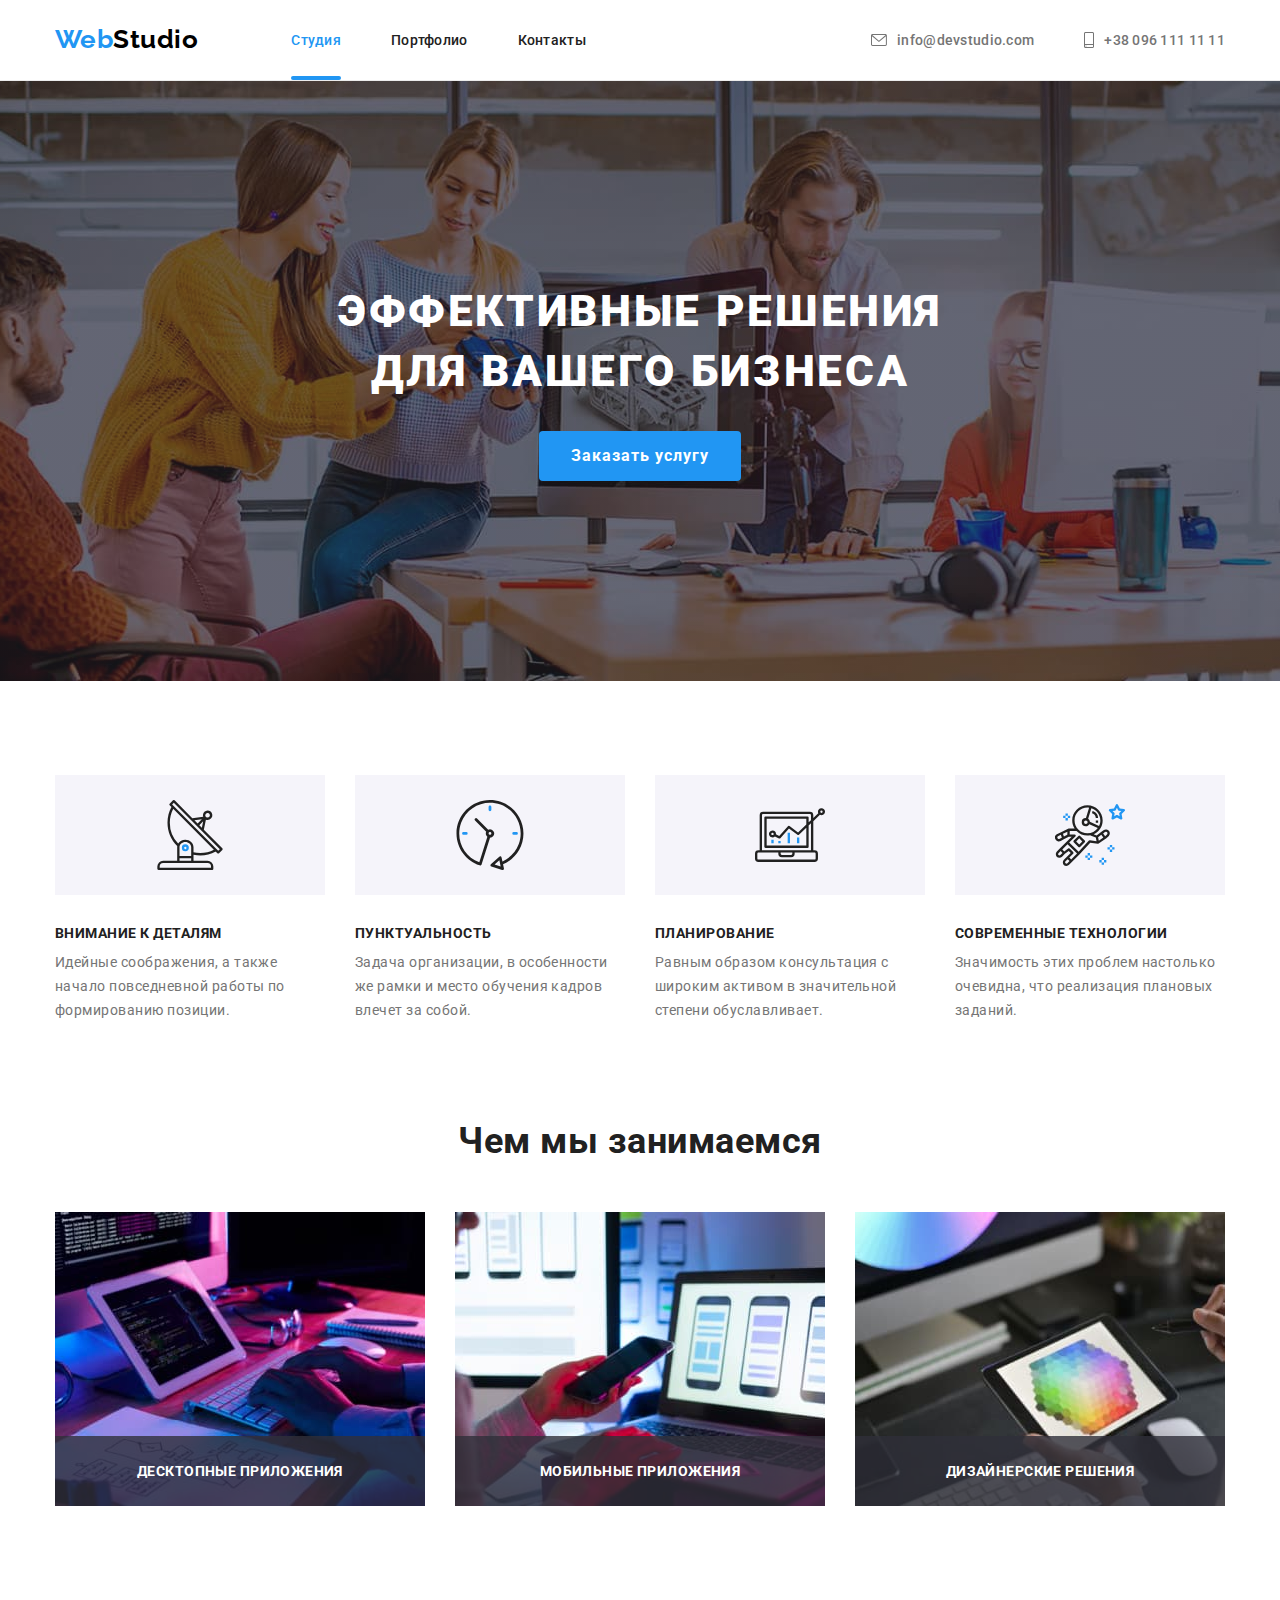
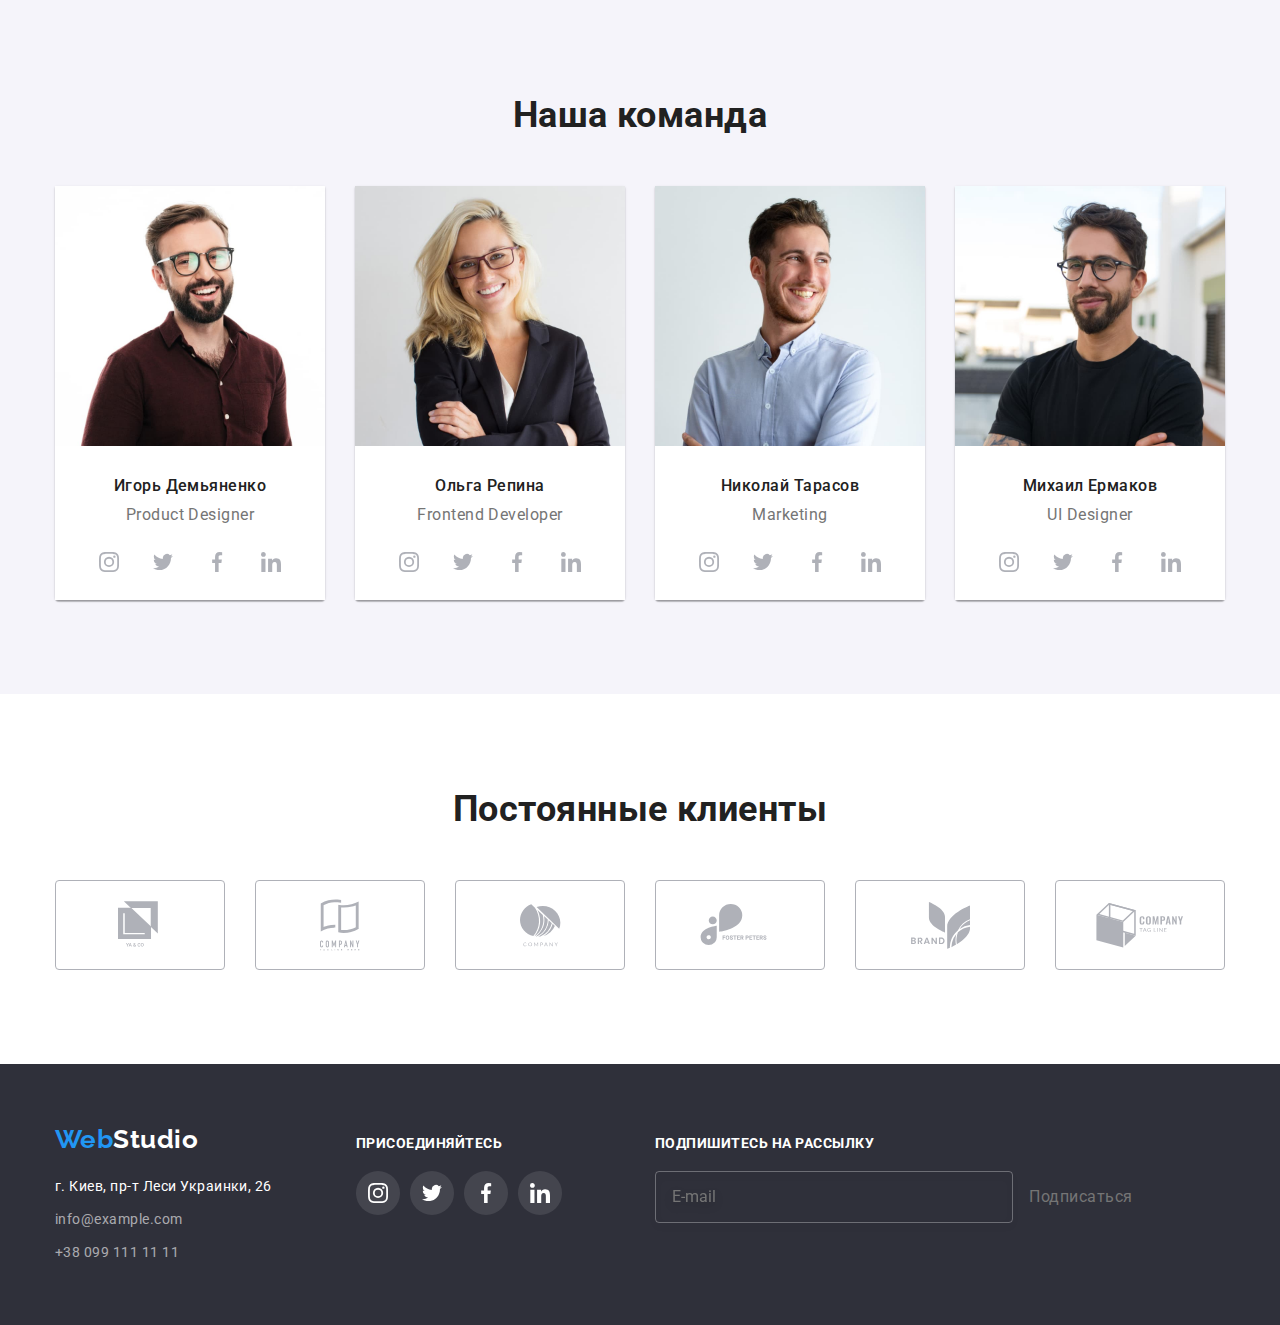
==== index.html @ aeb09029 "добавляет рассылку в футер" ====
<!DOCTYPE html>
<html lang="ru">
<head>
    <meta charset="UTF-8">
    <meta name="viewport" content="width=device-width, initial-scale=1.0">
    <title>Студия</title>
    <link rel="stylesheet" href="https://cdnjs.cloudflare.com/ajax/libs/modern-normalize/1.0.0/modern-normalize.min.css">
    <link rel="preconnect" href="https://fonts.gstatic.com">
    <link href="https://fonts.googleapis.com/css2?family=Raleway:wght@700&family=Roboto:wght@400;500;700;900&display=swap" rel="stylesheet">
    <link rel="stylesheet" href="./css/styles.css">
</head>
<body>
    <header class="header">
        <div class="container">
        <nav class="navigation">
            <a class="logotype" href="/"><span class="web">Web</span>Studio</a>
            <ul class="navigation-list">
                <li class="navigation-list-item">
                    <a class="navigation-list-link current" href="#">Студия</a>
                </li>
                <li class="navigation-list-item">
                    <a class="navigation-list-link" href="./portfolio.html">Портфолио</a>
                </li>
                <li class="navigation-list-item">
                    <a class="navigation-list-link" href="#">Контакты</a>
                </li>
            </ul>
        </nav>
        <address class="address">
            <ul class="address-link">
                <li class="address-link-item">
                    <a class="address-list-link" href="mailto:info@devstudio.com"> 
                        <svg class="icon-envelope">
                        <use href="./images/icon/sprite.svg#icon-envelope"></use>
                        </svg> info@devstudio.com</a>
                </li> 
                <li class="address-link-item">
                    <a class="address-list-link" href="tel:+380961111111"> 
                        <svg class="icon-smartphone">
                        <use href="./images/icon/sprite.svg#icon-smartphone"></use>
                        </svg> +38 096 111 11 11</a>
                </li> 
            </ul>
        </address>
        </div>
    </header>
    <main>
        <!-- Hero -->
        <section class="hero">
            <h1 class="hero-title">Эффективные решения для вашего бизнеса</h1>
            <button class="service-btn" type="button" data-modal-open>Заказать услугу</button>
        </section>
        <!--Our advantages-->
        <section class="advantages">
            <div class="container">
            <h2 hidden>Наши преимущества</h2>
            <ul class="advantages-list">
                <li class="advantages-list-item">
                    <div class="icon-box">
                        <svg class="advantages-icon">
                        <use href="./images/icon/sprite.svg#icon-nna"></use>
                        </svg>
                    </div>
                    <h3 class="advantages-list-name">Внимание к деталям</h3>
                    <p class="advantages-list-description">Идейные соображения, а также начало повседневной работы по формированию позиции.</p>
                </li>
                <li class="advantages-list-item">
                    <div class="icon-box">
                        <svg class="advantages-icon">
                            <use href="./images/icon/sprite.svg#icon-clock"></use>
                        </svg>
                    </div>
                    <h3 class="advantages-list-name">Пунктуальность</h3>
                    <p class="advantages-list-description">Задача организации, в особенности же рамки и место обучения кадров влечет за собой.</p>
                </li>
                <li class="advantages-list-item">
                    <div class="icon-box">
                        <svg class="advantages-icon">
                            <use href="./images/icon/sprite.svg#icon-diagram"></use>
                        </svg>
                    </div>
                    <h3 class="advantages-list-name">Планирование</h3>
                    <p class="advantages-list-description">Равным образом консультация с широким активом в значительной степени обуславливает.</p>
                </li>
                <li class="advantages-list-item">
                    <div class="icon-box">
                        <svg class="advantages-icon">
                            <use href="./images/icon/sprite.svg#icon-astronaut"></use>
                        </svg>
                    </div>
                    <h3 class="advantages-list-name">Современные технологии</h3>
                    <p class="advantages-list-description">Значимость этих проблем настолько очевидна, что реализация плановых заданий.</p>
                </li>
            </ul>
            </div>
        </section>
        <!--Our doing-->
        <section class="doing">
            <div class="container">
            <h2 class="title-doing">Чем мы занимаемся</h2>
            <ul class="doing-list">
                <li class="doing-list-item">
                    <img class="doing-list-img" src="./images/our-doing/computer.jpg" alt="Компьютер" width="370" height="294">
                    <p class="description-doing">Десктопные приложения</p>
                </li>
                <li class="doing-list-item">
                    <img class="doing-list-img" src="./images/our-doing/smartphone.jpg" alt="Смартфон" width="370" height="294">
                    <p class="description-doing">Мобильные приложения</p>
                </li>
                <li class="doing-list-item">
                    <img class="doing-list-img" src="./images/our-doing/tablet.jpg" alt="Планшет" width="370" height="294">
                    <p class="description-doing">Дизайнерские решения</p>
                </li>
            </ul>
            </div>
        </section>
        <!--Our team-->
        <section class="team">
            <div class="container">
            <h2 class="team-title">Наша команда</h2>
            <ul class="team-list">
                <li class="team-list-item">
                    <img class="team-list-img" src="./images/our-team/ihor.jpg" alt="фото первого члена команды" width="270" height="260">
                <div class="team-card">
                    <h3 class="team-name">Игорь Демьяненко</h3>
                    <p class="team-position" lang="en">Product Designer</p>
                    <ul class="social-list">
                        <li class="social-list-item">
                            <a href="" class="social-list-link link">
                                <svg class="social-list-icon">
                                    <use href="./images/icon/sprite.svg#icon-instagram"></use>
                                </svg>
                            </a>
                        </li>
                        <li class="social-list-item">
                            <a href="" class="social-list-link">
                                <svg class="social-list-icon">
                                    <use href="./images/icon/sprite.svg#icon-twitter"></use>
                                </svg>
                            </a>
                        </li>
                        <li class="social-list-item">
                            <a href="" class="social-list-link">
                                <svg class="social-list-icon">
                                    <use href="./images/icon/sprite.svg#icon-facebook"></use>
                                </svg>
                            </a>
                        </li>
                        <li class="social-list-item">
                            <a href="" class="social-list-link">
                                <svg class="social-list-icon">
                                    <use href="./images/icon/sprite.svg#icon-linkedin"></use>
                                </svg>
                            </a>
                        </li>
                    </ul>
                </div>
                </li>
                <li class="team-list-item">
                    <img class="team-list-img" src="./images/our-team/olga.jpg" alt="фото второго члена команды" width="270" height="260">
                <div class="team-card">
                    <h3 class="team-name">Ольга Репина</h3>
                    <p class="team-position" lang="en">Frontend Developer</p>
                    <ul class="social-list">
                        <li class="social-list-item">
                            <a href="" class="social-list-link">
                                <svg class="social-list-icon">
                                    <use href="./images/icon/sprite.svg#icon-instagram"></use>
                                </svg>
                            </a>
                        </li>
                        <li class="social-list-item">
                            <a href="" class="social-list-link">
                                <svg class="social-list-icon">
                                    <use href="./images/icon/sprite.svg#icon-twitter"></use>
                                </svg>
                            </a>
                        </li>
                        <li class="social-list-item">
                            <a href="" class="social-list-link">
                                <svg class="social-list-icon">
                                    <use href="./images/icon/sprite.svg#icon-facebook"></use>
                                </svg>
                            </a>
                        </li>
                        <li class="social-list-item">
                            <a href="" class="social-list-link">
                                <svg class="social-list-icon">
                                    <use href="./images/icon/sprite.svg#icon-linkedin"></use>
                                </svg>
                            </a>
                        </li>
                    </ul>
                </div>
                </li>
                <li class="team-list-item">
                    <img class="team-list-img" src="./images/our-team/nikolay.jpg" alt="фото третьего члена команды" width="270" height="260">
                <div class="team-card">
                    <h3 class="team-name">Николай Тарасов</h3>
                    <p class="team-position" lang="en">Marketing</p>
                    <ul class="social-list">
                        <li class="social-list-item">
                            <a href="" class="social-list-link">
                                <svg class="social-list-icon">
                                    <use href="./images/icon/sprite.svg#icon-instagram"></use>
                                </svg>
                            </a>
                        </li>
                        <li class="social-list-item">
                            <a href="" class="social-list-link">
                                <svg class="social-list-icon">
                                    <use href="./images/icon/sprite.svg#icon-twitter"></use>
                                </svg>
                            </a>
                        </li>
                        <li class="social-list-item">
                            <a href="" class="social-list-link">
                                <svg class="social-list-icon">
                                    <use href="./images/icon/sprite.svg#icon-facebook"></use>
                                </svg>
                            </a>
                        </li>
                        <li class="social-list-item">
                            <a href="" class="social-list-link">
                                <svg class="social-list-icon">
                                    <use href="./images/icon/sprite.svg#icon-linkedin"></use>
                                </svg>
                            </a>
                        </li>
                    </ul>
                </div>
                </li>
                <li class="team-list-item">
                    <img class="team-list-img" src="./images/our-team/mikhail.jpg" alt="фото четвертого члена команды" width="270" height="260">
                <div class="team-card">
                    <h3 class="team-name">Михаил Ермаков</h3>
                    <p class="team-position" lang="en">UI Designer</p>
                    <ul class="social-list">
                        <li class="social-list-item">
                            <a href="" class="social-list-link">
                                <svg class="social-list-icon">
                                    <use href="./images/icon/sprite.svg#icon-instagram"></use>
                                </svg>
                            </a>
                        </li>
                        <li class="social-list-item">
                            <a href="" class="social-list-link">
                                <svg class="social-list-icon">
                                    <use href="./images/icon/sprite.svg#icon-twitter"></use>
                                </svg>
                            </a>
                        </li>
                        <li class="social-list-item">
                            <a href="" class="social-list-link">
                                <svg class="social-list-icon">
                                    <use href="./images/icon/sprite.svg#icon-facebook"></use>
                                </svg>
                            </a>
                        </li>
                        <li class="social-list-item">
                            <a href="" class="social-list-link">
                                <svg class="social-list-icon">
                                    <use href="./images/icon/sprite.svg#icon-linkedin"></use>
                                </svg>
                            </a>
                        </li>
                    </ul>
                </div>
                </li>
            </ul>
            </div>
        </section>
       
        <!--Our customers-->
        <section class="customers">
            <div class="customers-container">
                <h2 class="customer-title">Постоянные клиенты</h2>
                <ul class="customers-list">
                    <li class="customers-list-item">
                        <a href="" class="customers-list-link">
                            <svg class="customer-list-icon  logo-1">
                                <use href="./images/icon/sprite.svg#icon-logo-1"></use>
                            </svg>
                        </a>
                    </li>
                    <li class="customers-list-item">
                        <a href="" class="customers-list-link">
                            <svg class="customer-list-icon logo-2">
                                <use href="./images/icon/sprite.svg#icon-logo-2"></use>
                            </svg>
                        </a>
                    </li>
                    <li class="customers-list-item">
                        <a href="" class="customers-list-link">
                            <svg class="customer-list-icon logo-3">
                                <use href="./images/icon/sprite.svg#icon-logo-3"></use>
                            </svg>
                        </a>
                    </li>
                    <li class="customers-list-item">
                        <a href="" class="customers-list-link">
                            <svg class="customer-list-icon logo-4">
                                <use href="./images/icon/sprite.svg#icon-logo-4"></use>
                            </svg>
                        </a>
                    </li>
                    <li class="customers-list-item">
                        <a href="" class="customers-list-link">
                            <svg class="customer-list-icon logo-5">
                                <use href="./images/icon/sprite.svg#icon-logo-5"></use>
                            </svg>
                        </a>
                    </li>
                    <li class="customers-list-item">
                        <a href="" class="customers-list-link">
                            <svg class="customer-list-icon logo-6">
                                <use href="./images/icon/sprite.svg#icon-logo-6"></use>
                            </svg>
                        </a>
                    </li>
                </ul>
            </div>
        </section>


    </main>
    <footer>
        <div class="container footer">
        <div class="footer-address">
        <a class="logotype footer-logo" href="/"><span class="web">Web</span><span class="studio">Studio</span></a>
        <ul class="footer-address-list">
            <li class="footer-address-item">
                <a class="footer-address-link" href="https://goo.gl/maps/tAQsHYisjX12qwub9">г. Киев, пр-т Леси Украинки, 26</a>
            </li>
            <li class="footer-address-item mail">
                <a class="footer-mail-link" href="mailto:info@example.com">info@example.com</a>
            </li>
            <li class="footer-address-item">
                <a class="footer-tel-link" href="tel:+380991111111">+38 099 111 11 11</a>
            </li>
        </ul>
        </div>
        
        <div class="footer-social-links">
            <p class="join">присоединяйтесь</p>
            <ul class="social-list">
                <li class="social-list-item">
                    <a href="" class="social-list-link footer-link">
                        <svg class="social-list-icon">
                            <use href="./images/icon/sprite.svg#icon-instagram"></use>
                        </svg>
                    </a>
                </li>
                <li class="social-list-item">
                    <a href="" class="social-list-link footer-link">
                        <svg class="social-list-icon">
                            <use href="./images/icon/sprite.svg#icon-twitter"></use>
                        </svg>
                    </a>
                </li>
                <li class="social-list-item">
                    <a href="" class="social-list-link footer-link">
                        <svg class="social-list-icon">
                            <use href="./images/icon/sprite.svg#icon-facebook"></use>
                        </svg>
                    </a>
                </li>
                <li class="social-list-item">
                    <a href="" class="social-list-link footer-link">
                        <svg class="social-list-icon">
                            <use href="./images/icon/sprite.svg#icon-linkedin"></use>
                        </svg>
                    </a>
                </li>
            </ul>
        </div>

        <div class="subscription">
            <p class="subscription-title">Подпишитесь на рассылку</p>
            <input type="email" name="mail" id="mail" placeholder="E-mail" class="subscription-input">
            <label for="mail" class="subscription-label">Подписаться</label>
        </div>

    </div>
    </footer>

    <div class="backdrop is-hidden" data-modal>
        <div class="modal">
        <button type="button" class="modal-close-btn" data-modal-close>
            <svg class="close-btn">
            <use href="./images/icon/sprite.svg#close"></use>
            </svg>
        </button>
        </div>
    </div>

    <script src="./js/modal.js"></script>
</body>
</html>
---- css/styles.css ----
:root {
  --text-font: "Roboto", sans-serif;
  --logo-font: "Raleway", sans-serif;
  --main-text-color: #757575;
  --title-text-color: #212121;
  --accent-color: #2196f3;
  --main-bg-color: #ffffff;
  --accent-bg-color: #f5f4fa;
  --header-bg-color: #2f303a;
  --link-color: #afb1b8;
}
.container {
  width: 1200px;
  margin-left: auto;
  margin-right: auto;
  padding-left: 15px;
  padding-right: 15px;
}

body {
  font-family: var(--text-font);
  color: var(--main-text-color);
  letter-spacing: 0.03em;
}

img {
  display: block;
}

.address,
.footer-address-list {
  font-style: normal;
}

a {
  text-decoration: none;
}

ul {
  padding: 0;
  margin: 0;
  list-style-type: none;
}

/* ========== COMPONENTS ========== */

.hero,
footer {
  background-color: var(--header-bg-color);
}

.header,
.advantages,
.doing,
.portfolio {
  background-color: var(--main-bg-color);
}

.team {
  background-color: var(--accent-bg-color);
}

.logotype {
  font-family: var(--logo-font);
  font-weight: 700;
  font-size: 26px;
  line-height: 1.192;
  color: #000000;
}
.web {
  color: var(--accent-color);
}

.studio {
  color: #ffffff;
}

.social-list {
  display: flex;
  margin: 0 auto;
  justify-content: center;
  align-content: center;
}

.social-list-link {
  display: flex;
  justify-content: center;
  align-items: center;
  width: 44px;
  height: 44px;
  background-color: var(--main-bg-color);
  fill: var(--link-color);
  border-radius: 50%;
  transition: background-color 250ms cubic-bezier(0.4, 0, 0.2, 1);
}

.social-list-item:not(:last-child) {
  margin-right: 10px;
}

.social-list-link:hover,
.social-list-link:focus {
  background-color: var(--accent-color);
}

.social-list-icon {
  width: 20px;
  height: 20px;
  transition: fill 250ms cubic-bezier(0.4, 0, 0.2, 1);
}

.social-list-link:hover .social-list-icon,
.social-list-link:focus .social-list-icon {
  fill: var(--main-bg-color);
}

/* ========== END COMPONENTS ========== */

/* ========== HEADER ========== */

.header .container {
  display: flex;
  align-items: center;
}

.header {
  border-bottom: 1px solid #ececec;
  align-items: center;
}

.navigation {
  display: flex;
  align-items: center;
}

.navigation-list {
  display: flex;
}

.address-link {
  display: flex;
}

.icon-envelope {
  width: 16px;
  height: 12px;
  fill: var(--main-text-color);
  margin-right: 10px;
  transition: fill 250ms cubic-bezier(0.4, 0, 0.2, 1);
}

.icon-smartphone {
  width: 10px;
  height: 16px;
  fill: var(--main-text-color);
  margin-right: 10px;
  transition: fill 250ms cubic-bezier(0.4, 0, 0.2, 1);
}

.navigation-list-link,
.address-list-link {
  padding-top: 32px;
  padding-bottom: 32px;
}

.address-link-item {
  display: flex;
  align-items: center;
}

.address-link-item:not(:last-child) {
  margin-right: 50px;
}

.address {
  margin-left: auto;
}

.logotype {
  margin-right: 93px;
  padding-top: 24px;
  padding-bottom: 25px;
}

.navigation-list-item:not(:last-child) {
  margin-right: 50px;
}

.navigation-list-link {
  font-weight: 500;
  font-size: 14px;
  line-height: 1.143;
  letter-spacing: 0.02em;
  color: var(--title-text-color);
  transition: color 250ms cubic-bezier(0.4, 0, 0.2, 1);
}

.navigation-list-link:hover,
.navigation-list-link:focus {
  color: var(--accent-color);
  cursor: pointer;
}

.navigation-list-link.current {
  color: var(--accent-color);
  position: relative;
}

.navigation-list-link.current::after {
  content: "";
  position: absolute;
  left: 0;
  bottom: 0;
  border-bottom: 4px solid var(--accent-color);
  border-radius: 2px;
  width: 100%;
}

.address-list-link {
  display: flex;
  font-weight: 500;
  font-size: 14px;
  line-height: 1.143;
  letter-spacing: 0.02em;
  color: var(--main-text-color);
  align-items: center;
  transition: color 250ms cubic-bezier(0.4, 0, 0.2, 1);
}

.address-list-link:hover,
.address-list-link:focus {
  color: var(--accent-color);
  cursor: pointer;
}

.address-list-link:hover .icon-envelope,
.address-list-link:focus .icon-envelope {
  fill: var(--accent-color);
  cursor: pointer;
}

.address-list-link:hover .icon-smartphone,
.address-list-link:focus .icon-smartphone {
  fill: var(--accent-color);
  cursor: pointer;
}

/* ========== END HEADER ========== */

/* ========== HERO ========== */
.hero {
  max-width: 1600px;
  margin: 0 auto;
  padding-top: 200px;
  padding-bottom: 200px;
  text-align: center;

  background-image: linear-gradient(
      to right,
      rgba(47, 48, 58, 0.4),
      rgba(47, 48, 58, 0.4)
    ),
    url(../images/hero/hero-img.jpg);
  background-size: cover;
  background-repeat: no-repeat;
  background-position: center;
}

.hero-title {
  margin-top: 0;
  margin-bottom: 30px;
  width: 696px;
  font-weight: 900;
  font-size: 44px;
  line-height: 1.364;
  letter-spacing: 0.06em;
  text-transform: uppercase;
  color: #ffffff;
  text-align: center;
  margin-left: auto;
  margin-right: auto;
}

.service-btn {
  display: inline-block;
  min-width: 200px;
  height: 50px;
  padding: 10px 32px;
  border-radius: 4px;
  font-weight: 700;
  font-size: 16px;
  line-height: 1.875;
  letter-spacing: 0.06em;
  background-color: var(--accent-color);
  color: #ffffff;
  border: none;
}

.service-btn:hover,
.service-btn:focus {
  cursor: pointer;
}
/* ========== END HERO ========== */

/* ========== ADVANTAGES ========== */

.advantages {
  padding-top: 94px;
  padding-bottom: 94px;
}

.advantages-list {
  display: flex;
}

.icon-box {
  display: flex;
  justify-content: center;
  align-items: center;
  height: 120px;
  background-color: var(--accent-bg-color);
}

.advantages-icon {
  width: 70px;
  height: 70px;
}

.advantages-list-item {
  width: 270px;
}

.advantages-list-item:not(:last-child) {
  margin-right: 30px;
}

.advantages-list-name {
  margin-top: 30px;
  margin-bottom: 10px;
  color: var(--title-text-color);
  font-weight: 700;
  font-size: 14px;
  line-height: 1.143;
  text-align: left;
  text-transform: uppercase;
}

.advantages-list-description {
  height: 75px;
  margin-top: 0;
  margin-bottom: 0;
  font-weight: 400;
  font-size: 14px;
  line-height: 1.714;
  text-align: left;
}

/* ========== END ADVANTAGES ========== */

/* ========== DOING ========== */

.doing {
  padding-bottom: 94px;
}

.title-doing {
  margin-top: 0;
  margin-bottom: 50px;
  color: var(--title-text-color);
  font-weight: 700;
  font-size: 36px;
  line-height: 1.167;
  text-align: center;
}

.doing-list {
  display: flex;
}

.doing-list {
  margin-left: -15px;
  margin-right: -15px;
}

.doing-list-item {
  margin-left: 15px;
  margin-right: 15px;
  position: relative;
}

.description-doing {
  margin: 0;
  padding: 0;
  font-weight: 700;
  font-size: 14px;
  line-height: 1.143;
  text-align: center;
  letter-spacing: 0.03em;
  text-transform: uppercase;
  font-family: var(--text-font);
  color: var(--main-bg-color);

  position: absolute;
  background-color: rgba(47, 48, 58, 0.8);
  bottom: 0;
  left: 0;
  width: 100%;
  padding-top: 27px;
  padding-bottom: 27px;
}
/* ========== END DOING ========== */

/* ========== TEAM ========== */

.team {
  padding-top: 94px;
  padding-bottom: 94px;
}

.team-title {
  margin-top: 0;
  margin-bottom: 50px;
  color: var(--title-text-color);
  font-weight: 700;
  font-size: 36px;
  line-height: 1.167;
  text-align: center;
}

.team-list {
  display: flex;
  margin-top: 0;
  margin-bottom: 0;
}

.team-list-item {
  width: 270px;
  box-shadow: 0px 1px 3px rgba(0, 0, 0, 0.12), 0px 1px 1px rgba(0, 0, 0, 0.14),
    0px 2px 1px rgba(0, 0, 0, 0.2);
  border-radius: 0px 0px 4px 4px;
}

.team-list-img {
  border-radius: 0px;
}

.team-list-item:not(:last-child) {
  margin-right: 30px;
}

.team-card {
  background-color: var(--main-bg-color);
  padding-top: 30px;
  padding-bottom: 16px;
  padding-left: 32px;
  padding-right: 32px;
}

.team-name {
  color: var(--title-text-color);
  font-weight: 500;
  font-size: 16px;
  line-height: 1.188;
  text-align: center;
  margin-top: 0;
  margin-bottom: 10px;
}

.team-position {
  font-weight: 400;
  font-size: 16px;
  line-height: 1.188;
  text-align: center;
  margin-top: 0;
  margin-bottom: 16px;
}

/* ========== END TEAM ========== */

/* ======= REGULAR CUSTOMERS ====== */

.customers {
  padding-top: 94px;
  padding-bottom: 94px;
}

.customer-title {
  margin-top: 0;
  margin-bottom: 50px;
  color: var(--title-text-color);
  font-weight: 700;
  font-size: 36px;
  line-height: 1.167;
  text-align: center;
}

.customers-list {
  display: flex;
  align-items: center;
  justify-content: center;
  margin-left: auto;
  margin-right: auto;
}

.customers-list-item {
  width: 170px;
  height: 90px;
}

.customers-list-link {
  display: flex;
  width: 100%;
  height: 100%;
  border: 1px solid var(--link-color);
  border-radius: 4px;
  align-items: center;
  margin-left: auto;
  margin-right: auto;
  justify-content: center;
  transition: border-color 250ms cubic-bezier(0.4, 0, 0.2, 1);
}

.customer-list-icon {
  transition: fill 250ms cubic-bezier(0.4, 0, 0.2, 1);
}

.customers-list-item:not(:last-child) {
  margin-right: 30px;
}

.logo-1 {
  fill: var(--link-color);
  width: 44px;
  height: 49px;
}

.logo-2 {
  fill: var(--link-color);
  width: 40px;
  height: 52px;
}

.logo-3 {
  fill: var(--link-color);
  width: 41px;
  height: 43px;
}

.logo-4 {
  fill: var(--link-color);
  width: 80px;
  height: 42px;
}

.logo-5 {
  fill: var(--link-color);
  width: 59px;
  height: 47px;
}

.logo-6 {
  fill: var(--link-color);
  width: 88px;
  height: 45px;
}

.customers-list-link:hover,
.customers-list-link:focus {
  border-color: var(--accent-color);
}

.customers-list-link:hover .customer-list-icon,
.customers-list-link:focus .customer-list-icon {
  fill: var(--accent-color);
}

/* ======= END REGULAR CUSTOMERS ====== */

/* ========== FOOTER ========== */

footer {
  padding-top: 60px;
  padding-bottom: 60px;
}
.container.footer {
  display: flex;
  align-items: baseline;
}
.footer-logo {
  padding: 0;
  margin: 0;
}

.footer-address-item.mail {
  margin-top: 9px;
  margin-bottom: 9px;
}

.footer-address-list {
  width: 231px;
  margin-right: 0;
  margin-top: 20px;
}

.footer-address-link {
  font-weight: 400;
  font-size: 14px;
  line-height: 1.714;
  color: #ffffff;
}

.footer-mail-link,
.footer-tel-link {
  font-weight: 400;
  font-size: 14px;
  line-height: 1.714;
  color: rgba(255, 255, 255, 0.6);
}

.footer-address {
  margin-right: 70px;
}

.footer-social-links {
  display: flex;
  flex-wrap: wrap;
  width: 206px;
  align-items: baseline;
  margin-right: 93px;
}

.join,
.subscription-title {
  margin-top: 0;
  margin-bottom: 20px;
  color: var(--main-bg-color);
  font-weight: 700;
  font-size: 14px;
  line-height: 1.143;
  /* text-align: center; */
  text-transform: uppercase;
}

.footer-link {
  background-color: rgba(255, 255, 255, 0.1);
  fill: var(--main-bg-color);
  border-radius: 50%;
}

.subscription {
  display: block;
  width: 570px;
}

.subscription-input {
  display: inline-flex;
  align-items: center;
  width: 358px;
  padding-top: 15px;
  padding-bottom: 15px;
  padding-left: 16px;
  margin-right: 12px;
  background-color: inherit;
  font-weight: 400;
  font-size: 16px;
  line-height: 1.25;
  border: 1px solid rgba(255, 255, 255, 0.3);
  filter: drop-shadow(0px 4px 4px rgba(0, 0, 0, 0.15));
  border-radius: 4px;
}

/* ========== END FOOTER ========== */

/* ========== PORTFOLIO BUTTON ========== */

.portfolio {
  padding-top: 94px;
  padding-bottom: 94px;
}
.portfolio-list {
  display: flex;
  margin-bottom: 50px;
  justify-content: center;
  margin-left: auto;
  margin-right: auto;
}

.portfolio-list-item:not(:last-child) {
  margin-right: 8px;
}

.filter-btn {
  padding: 6px 22px;
  border-radius: 4px;
  font-weight: 500;
  font-size: 16px;
  line-height: 1.625;
  text-align: center;
  border: none;
  color: var(--title-text-color);
  background-color: var(--accent-bg-color);
  transition: color 250ms cubic-bezier(0.4, 0, 0.2, 1),
    background-color 250ms cubic-bezier(0.4, 0, 0.2, 1),
    box-shadow 250ms cubic-bezier(0.4, 0, 0.2, 1);
}

.filter-btn:hover,
.filter-btn:focus {
  background-color: var(--accent-color);
  color: #ffffff;
  cursor: pointer;
  box-shadow: 0px 3px 1px rgba(0, 0, 0, 0.1), 0px 1px 2px rgba(0, 0, 0, 0.08),
    0px 2px 2px rgba(0, 0, 0, 0.12);
  border-radius: 4px;
}

/* ========== END PORTFOLIO BUTTON ========== */

/* ========== CARDS ========== */

.cards {
  display: flex;
  flex-wrap: wrap;
}

.cards-list {
  /* width: calc((100%-60px) / 3); */
  width: 370px;
  border: 1px solid #eeeeee;
  margin-right: 30px;
}

.cards-list:hover {
  display: block;
  box-shadow: 0px 1px 1px rgba(0, 0, 0, 0.12), 0px 4px 4px rgba(0, 0, 0, 0.06),
    1px 4px 6px rgba(0, 0, 0, 0.16);
}

.cards-list:nth-child(3n) {
  margin-right: 0;
}

.cards-list:not(:nth-last-child(-n + 3)) {
  margin-bottom: 30px;
}

.cards-img-wrapper,
.cards-list {
  position: relative;
  overflow: hidden;
}

.overlay {
  margin: 0;
  padding: 63px 24px;
  font-family: var(--text-font);
  font-weight: 400;
  font-size: 18px;
  line-height: 1.556;
  letter-spacing: 0.03em;
  color: #ffffff;

  position: absolute;
  left: 0;
  top: 0;
  width: 100%;
  height: 100%;
  background: rgba(33, 150, 243, 0.9);
  transform: translateY(100%);
  transition: transform 250ms cubic-bezier(0.4, 0, 0.2, 1);
}

.cards-list-link:hover .overlay,
.cards-list-link:focus .overlay {
  transform: translateY(0);
}

.text {
  margin: 0;
  padding: 20px 24px;
}

.title-card {
  margin: 0;
  padding: 0;
  height: 36px;
  font-weight: 700;
  font-size: 18px;
  line-height: 2;
  margin-bottom: 4px;
  letter-spacing: 0.06em;
  color: var(--title-text-color);
}

.subtitle-card {
  margin: 0;
  font-weight: 400;
  font-size: 16px;
  line-height: 1.875;
  color: var(--main-text-color);
}
/* ========== END CARDS ========== */

/* ======== MODAL WINDOW ======== */

.is-hidden {
  visibility: hidden;
  opacity: 0;
  pointer-events: none;
}

.backdrop {
  position: fixed;
  top: 0;
  left: 0;
  width: 100%;
  height: 100%;
  background-color: rgba(0, 0, 0, 0.2);
  transition: all 250ms cubic-bezier(0.4, 0, 0.2, 1);
}

.modal {
  position: absolute;
  top: 50%;
  left: 50%;
  transform: translate(-50%, -50%);
  width: 528px;
  height: 581px;
  background-color: #ffffff;
  box-shadow: 0px 1px 3px rgba(0, 0, 0, 0.12), 0px 1px 1px rgba(0, 0, 0, 0.14),
    0px 2px 1px rgba(0, 0, 0, 0.2);
  border-radius: 4px;
}

.modal-close-btn {
  position: absolute;
  top: 8px;
  right: 8px;
  width: 30px;
  height: 30px;
  background: transparent;
  border: 1px solid rgba(0, 0, 0, 0.1);
  border-radius: 50%;
  cursor: pointer;
}

.close-btn {
  position: absolute;
  width: 18px;
  height: 18px;
  top: 50%;
  left: 50%;
  transform: translate(-50%, -50%);
}

/* ======= END MODAL WINDOW ======= */
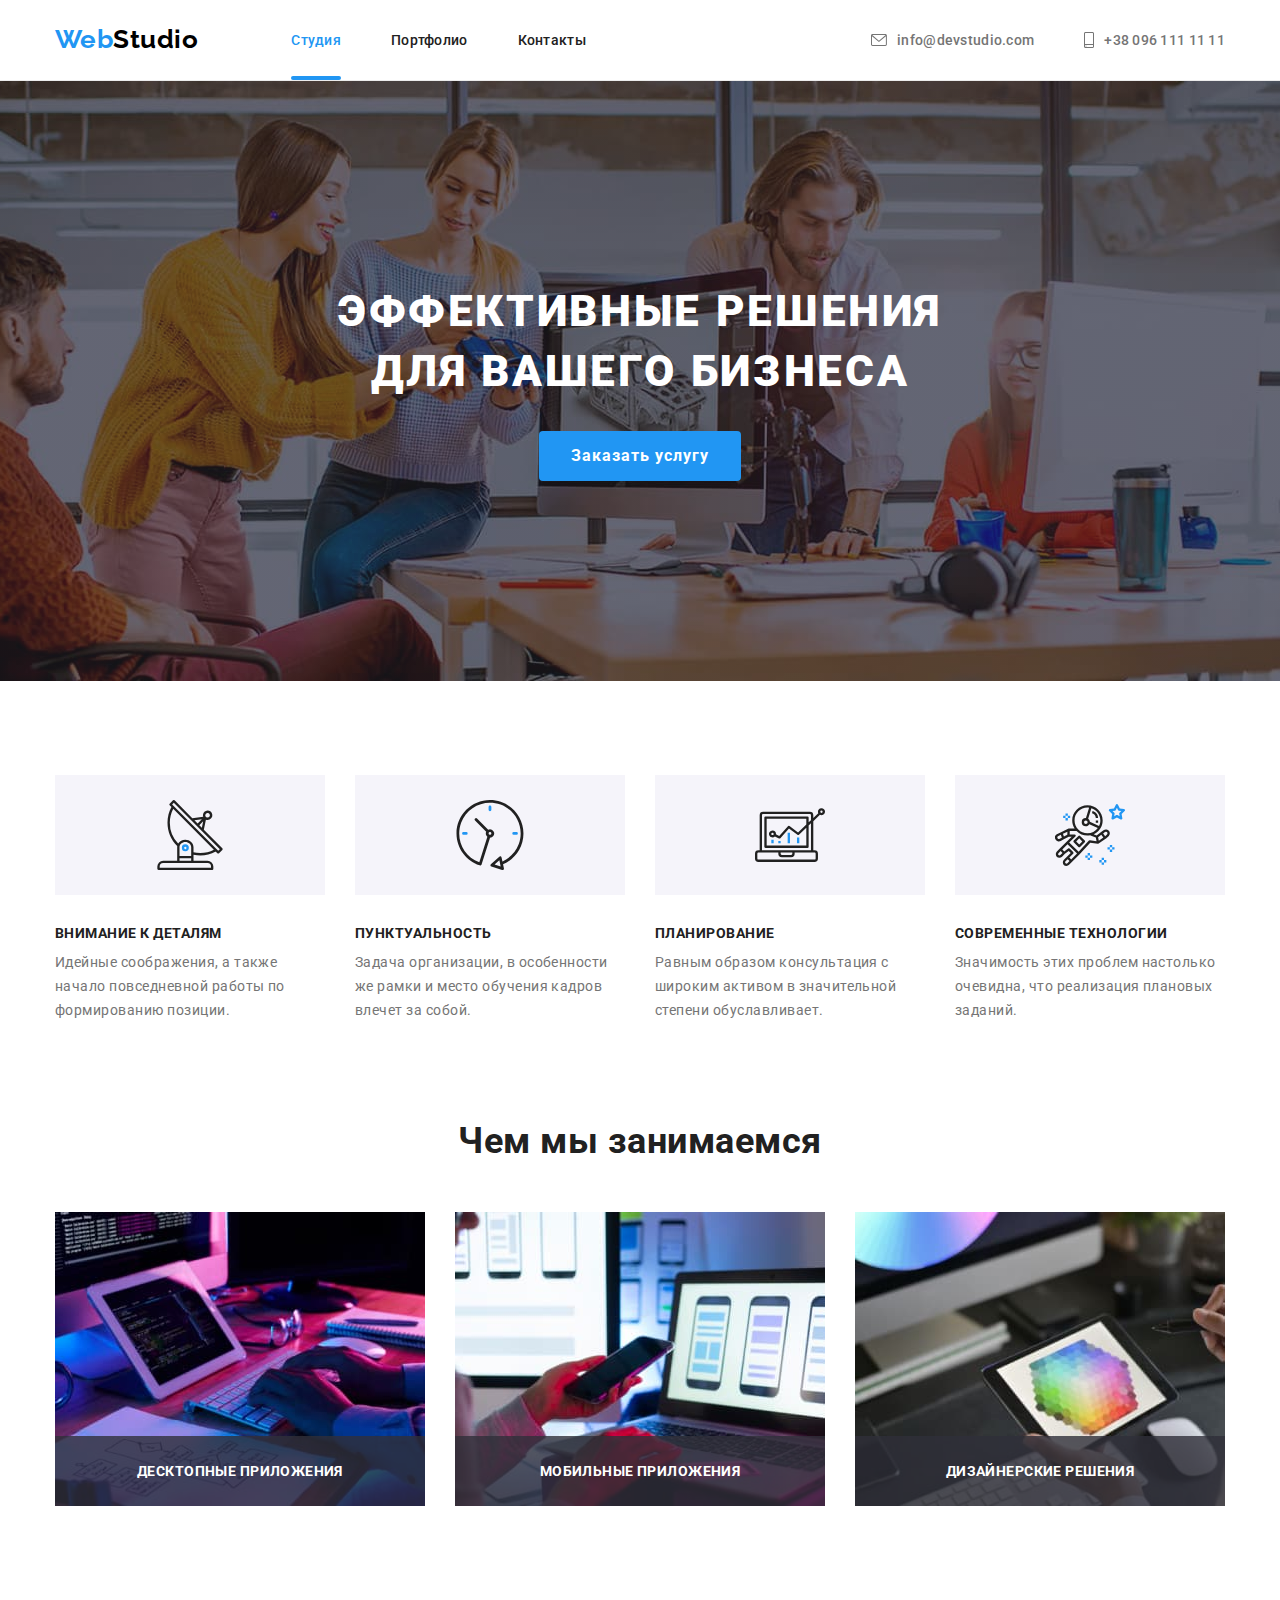
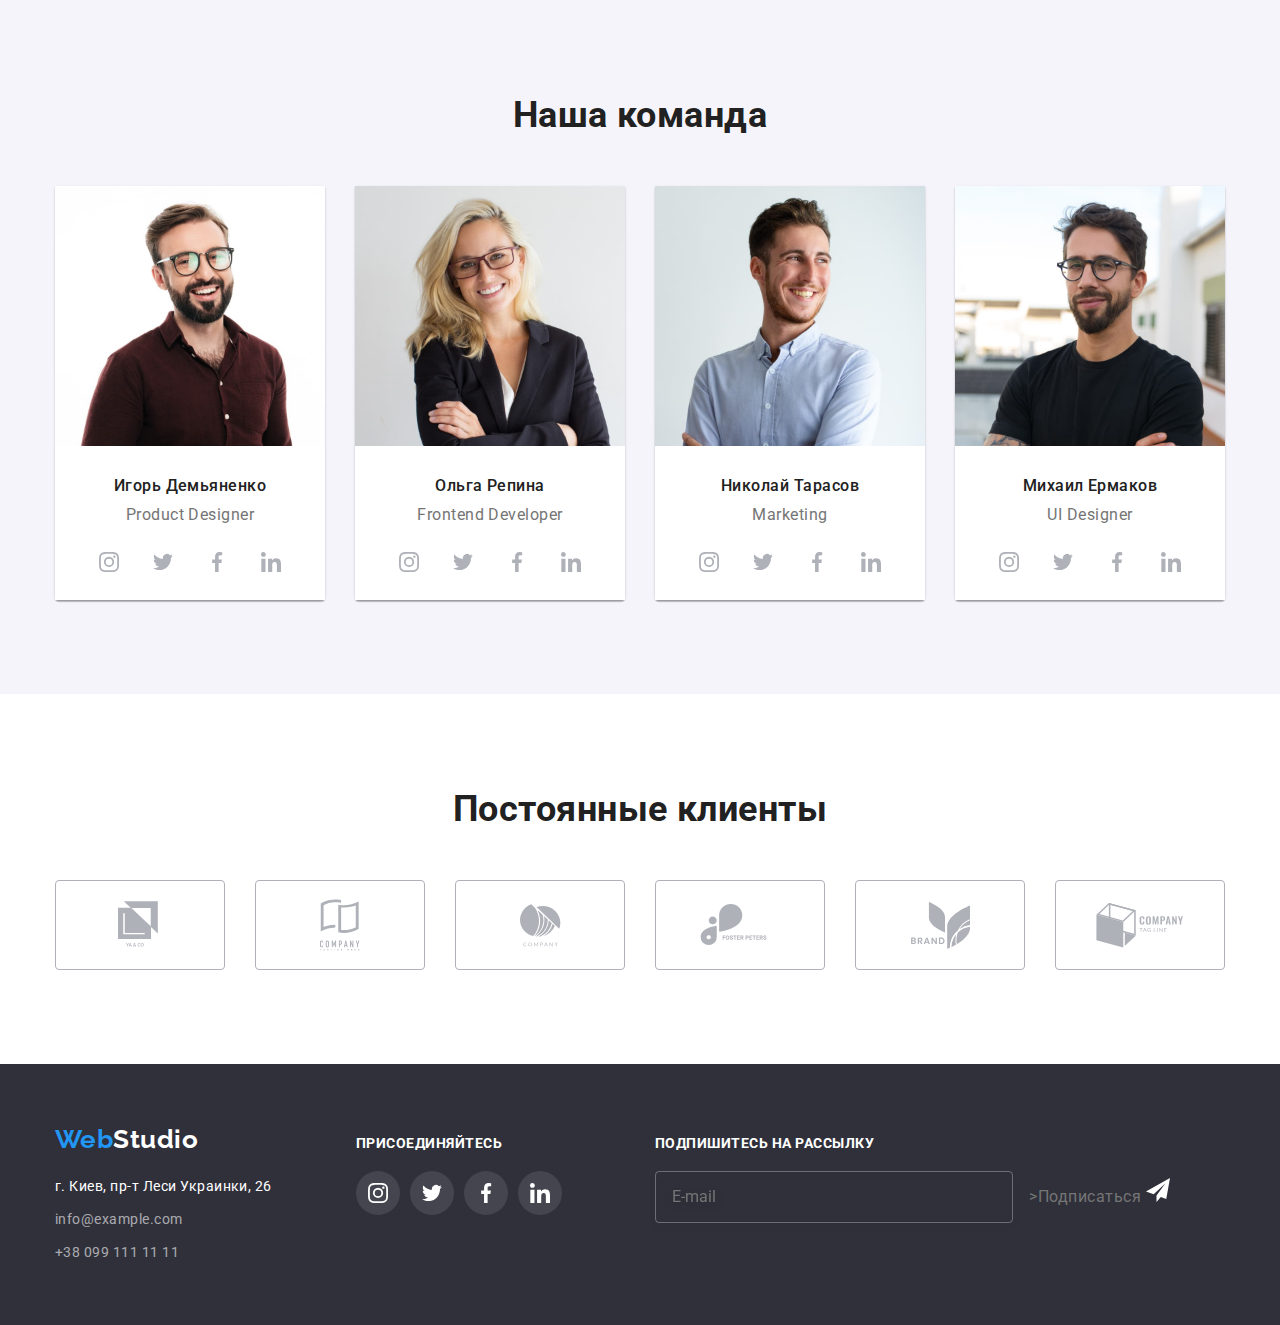
==== commit 18cee16a: "добавляет иконки" ====
--- a/index.html
+++ b/index.html
@@ -378,7 +378,13 @@
         <div class="subscription">
             <p class="subscription-title">Подпишитесь на рассылку</p>
             <input type="email" name="mail" id="mail" placeholder="E-mail" class="subscription-input">
-            <label for="mail" class="subscription-label">Подписаться</label>
+            <label for="mail" class="subscription-label"
+            <button></button>
+            >Подписаться
+                <svg class="send">
+                    <use href="./images/icon/sprite.svg#send"></use>
+                </svg>
+            </label>
         </div>
 
     </div>
@@ -386,6 +392,15 @@
 
     <div class="backdrop is-hidden" data-modal>
         <div class="modal">
+            <p class="message">Оставьте свои данные, мы вам перезвоним</p>
+            <form action="#" class="modal-form">
+                <label for="" class="modal-form-input-label"></label>
+                <input type="text" name="" id="" class="modal-form-input">
+                <label for="" class="modal-form-input-label"></label>
+                <input type="text" name="" id="" class="modal-form-input">
+                <label for="" class="modal-form-input-label"></label>
+                <input type="text" name="" id="" class="modal-form-input">
+            </form>
         <button type="button" class="modal-close-btn" data-modal-close>
             <svg class="close-btn">
             <use href="./images/icon/sprite.svg#close"></use>
--- a/css/styles.css
+++ b/css/styles.css
@@ -669,6 +669,13 @@
   border-radius: 4px;
 }
 
+.send {
+  width: 24px;
+  height: 24px;
+  fill: #ffffff;
+  margin-right: 10px;
+}
+
 /* ========== END FOOTER ========== */
 
 /* ========== PORTFOLIO BUTTON ========== */
@@ -832,6 +839,18 @@
   border-radius: 4px;
 }
 
+.message {
+  margin: 0;
+  padding-top: 40px;
+  padding-left: 40px;
+  padding-right: 40px;
+  font-weight: 700;
+  font-size: 20px;
+  line-height: 1.15;
+  text-align: center;
+  color: var(--title-text-color);
+}
+
 .modal-close-btn {
   position: absolute;
   top: 8px;
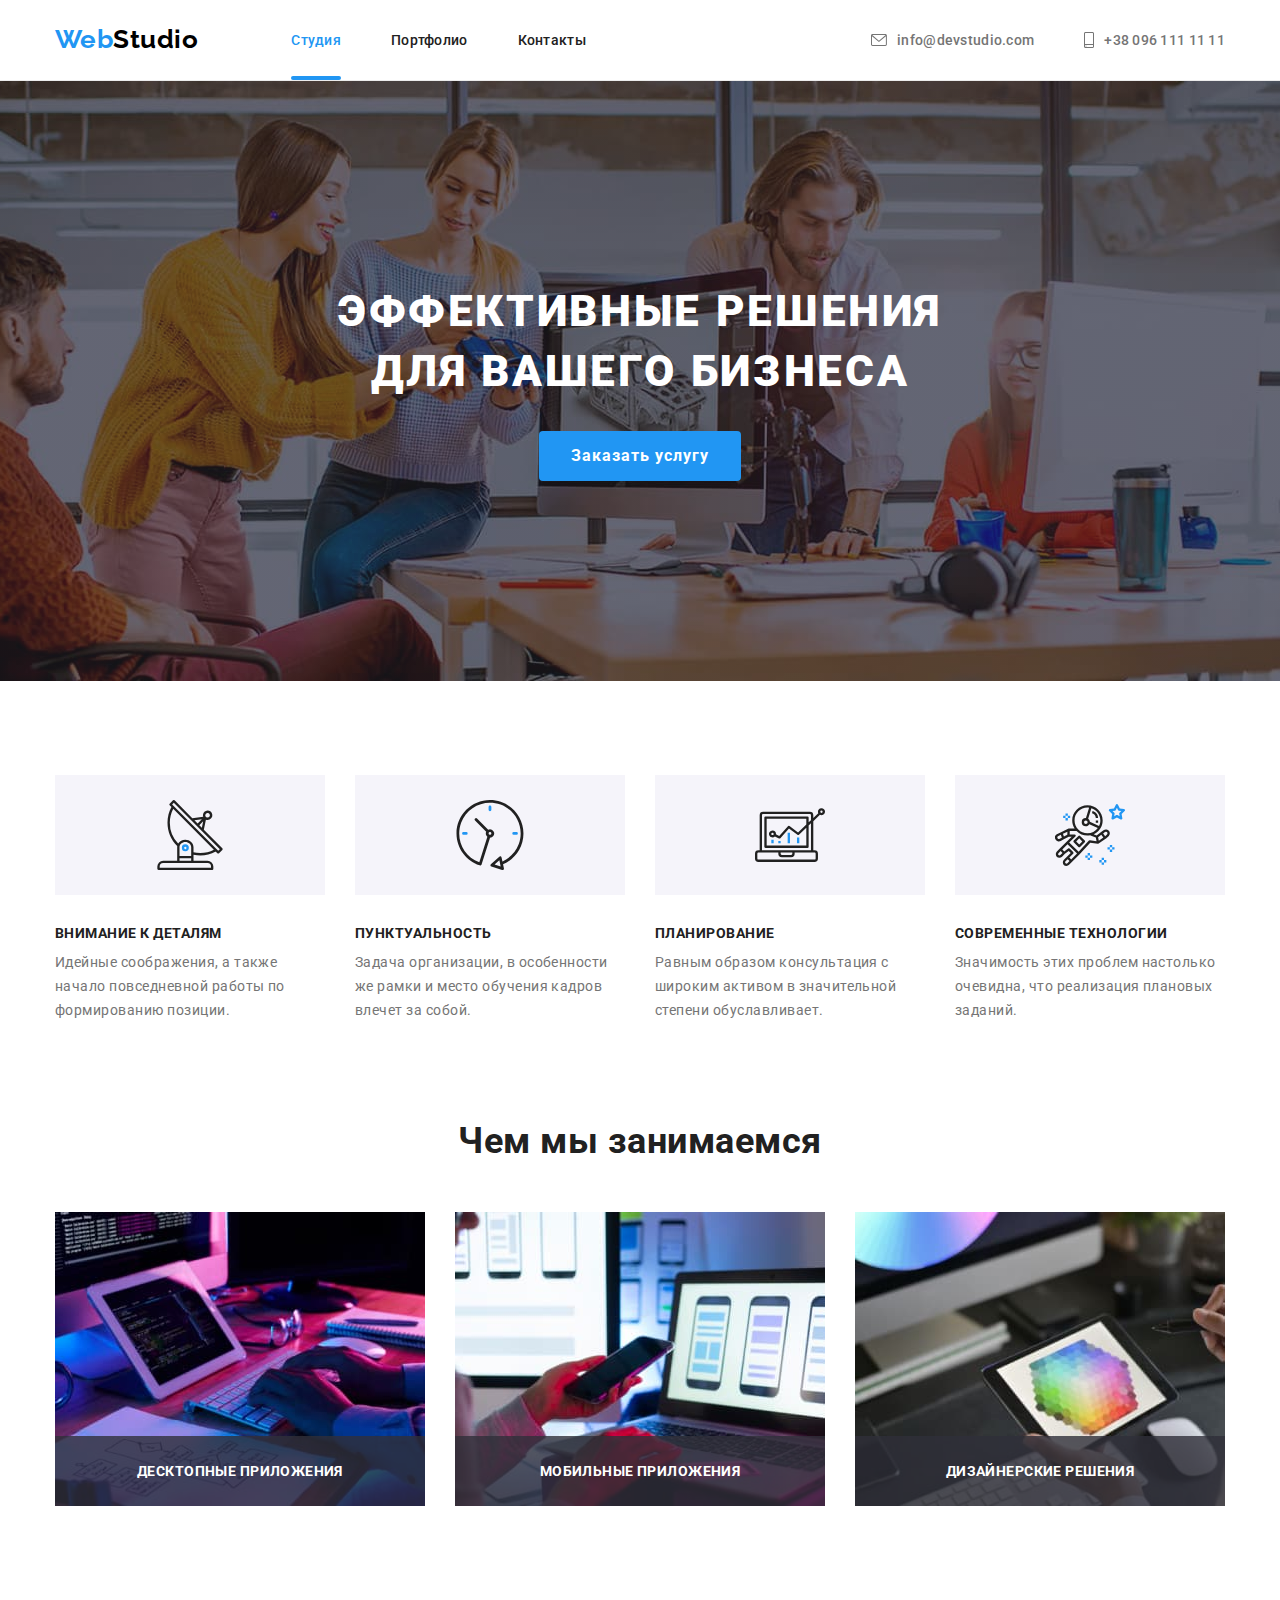
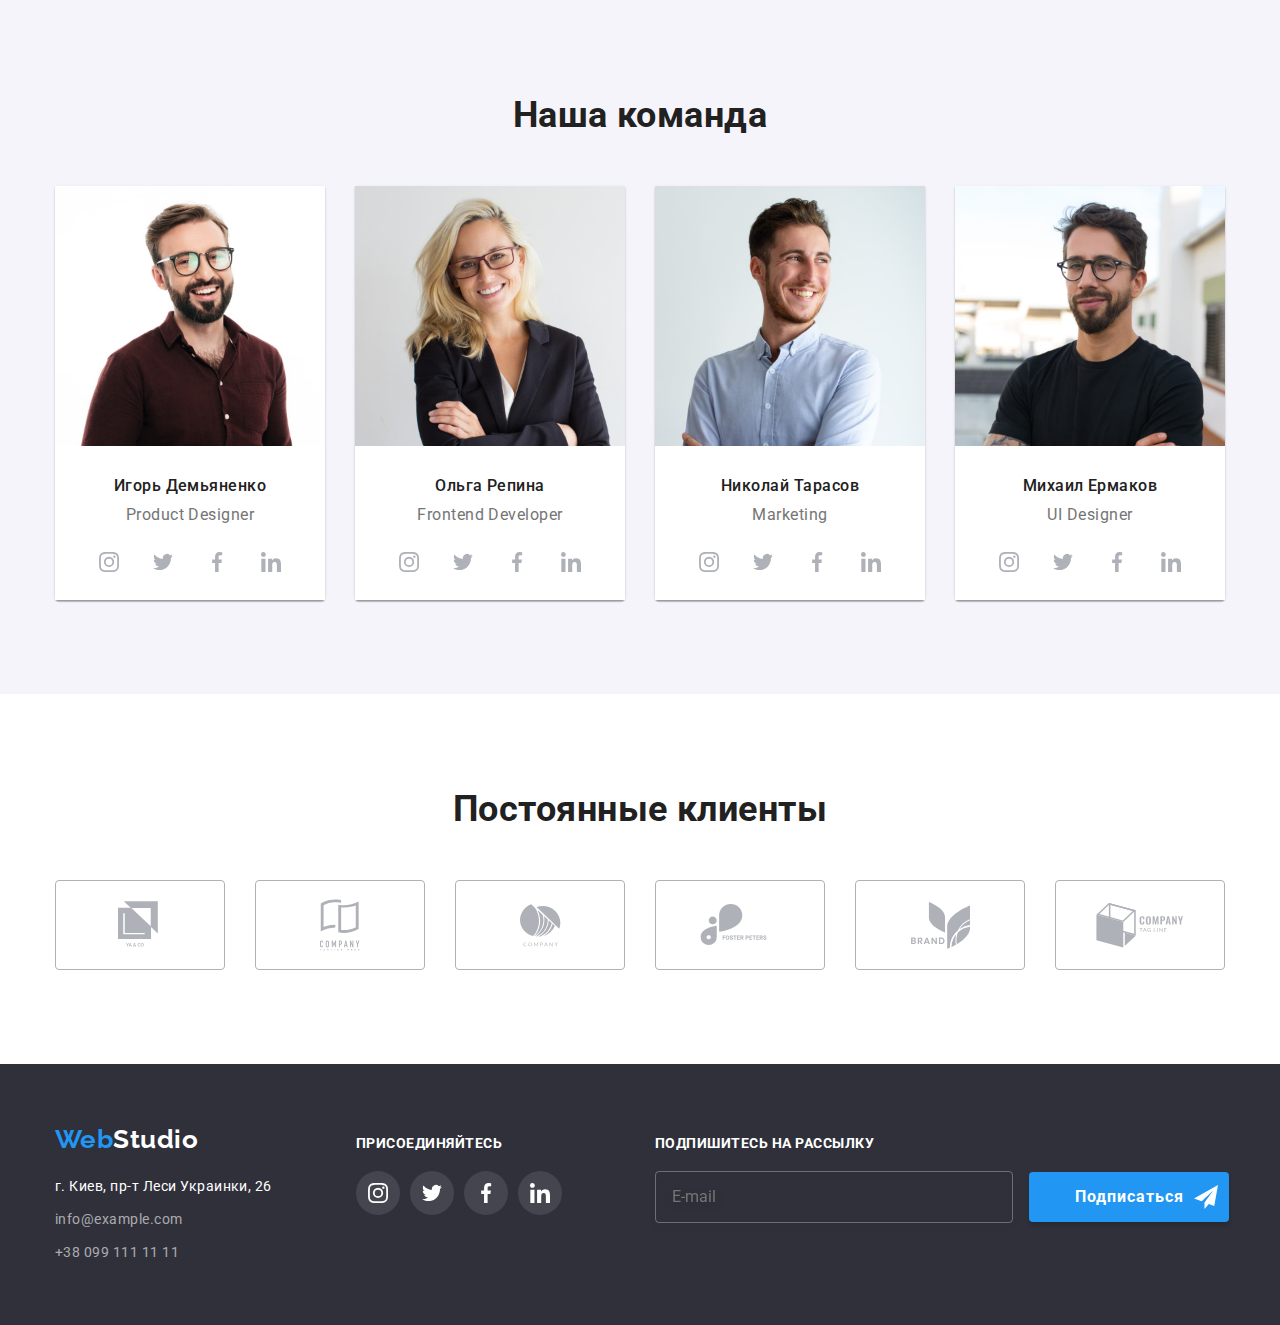
==== commit e9d9d151: "добавляет рассылку футера" ====
--- a/index.html
+++ b/index.html
@@ -53,7 +53,7 @@
         <!--Our advantages-->
         <section class="advantages">
             <div class="container">
-            <h2 hidden>Наши преимущества</h2>
+            <h2 class="visually-hidden">Наши преимущества</h2>
             <ul class="advantages-list">
                 <li class="advantages-list-item">
                     <div class="icon-box">
@@ -377,13 +377,13 @@
 
         <div class="subscription">
             <p class="subscription-title">Подпишитесь на рассылку</p>
+            <form action="#" class="subscription-form"></form>
             <input type="email" name="mail" id="mail" placeholder="E-mail" class="subscription-input">
-            <label for="mail" class="subscription-label"
-            <button></button>
-            >Подписаться
+            <button type="submit" class="send-btn">Подписаться
                 <svg class="send">
                     <use href="./images/icon/sprite.svg#send"></use>
                 </svg>
+                </button>
             </label>
         </div>
 
@@ -394,14 +394,41 @@
         <div class="modal">
             <p class="message">Оставьте свои данные, мы вам перезвоним</p>
             <form action="#" class="modal-form">
-                <label for="" class="modal-form-input-label"></label>
-                <input type="text" name="" id="" class="modal-form-input">
-                <label for="" class="modal-form-input-label"></label>
-                <input type="text" name="" id="" class="modal-form-input">
-                <label for="" class="modal-form-input-label"></label>
-                <input type="text" name="" id="" class="modal-form-input">
+                <label for="user-name" class="modal-form-input-label">Имя</label>
+                <span class="modal-form-input-wrapper">
+                <input type="text" name="user-name" id="user-name" class="modal-form-input">
+                    <svg class="modal-form-icon">
+                        <use href="./images/icon/sprite.svg#person"></use>
+                    </svg>
+                </span>
+
+                <label for="user-phone" class="modal-form-input-label">Телефон</label>
+                <span class="modal-form-input-wrapper">
+                <input type="tel" name="user-phone" id="user-phone" class="modal-form-input">
+                <svg class="modal-form-icon">
+                    <use href="./images/icon/sprite.svg#phone"></use>
+                </svg>
+                </span>
+
+                <label for="user-mail" class="modal-form-input-label">Почта</label>
+                <span class="modal-form-input-wrapper">
+                <input type="email" name="user-mail" id="user-mail" class="modal-form-input">
+                <svg class="modal-form-icon">
+                    <use href="./images/icon/sprite.svg#email"></use>
+                </svg>
+                </span>
+
+                <label for="user-message" class="modal-form-input-label">Комментарий</label>
+                <textarea name="user-message" id="user-message" class="modal-form-message" placeholder="Введите текст"></textarea>
+                
+                <input type="checkbox" name="user-policy" id="policy-check" class="modal-form-check-policy visually-hidden">
+                <label for="policy-check" class="modal-form-label-policy">Соглашаюсь с рассылкой и принимаю
+                    <a href="#">Условия договора</a> </label>
+            
+                <button type="submit" class="modal-form-btn">Отправить</button>
             </form>
-        <button type="button" class="modal-close-btn" data-modal-close>
+            
+            <button type="button" class="modal-close-btn" data-modal-close>
             <svg class="close-btn">
             <use href="./images/icon/sprite.svg#close"></use>
             </svg>
--- a/css/styles.css
+++ b/css/styles.css
@@ -40,6 +40,17 @@
   padding: 0;
   margin: 0;
   list-style-type: none;
+}
+
+.visually-hidden {
+  position: absolute !important;
+  clip: rect(1px 1px 1px 1px); /* IE6, IE7 */
+  clip: rect(1px, 1px, 1px, 1px);
+  padding: 0 !important;
+  border: 0 !important;
+  height: 1px !important;
+  width: 1px !important;
+  overflow: hidden;
 }
 
 /* ========== COMPONENTS ========== */
@@ -649,7 +660,7 @@
 
 .subscription {
   display: block;
-  width: 570px;
+  min-width: 580px;
 }
 
 .subscription-input {
@@ -669,11 +680,33 @@
   border-radius: 4px;
 }
 
+.send-btn {
+  display: inline-block;
+  position: relative;
+  align-items: center;
+  text-align: center;
+  margin: 0 auto;
+  width: 200px;
+  padding-top: 10px;
+  padding-bottom: 10px;
+  background: var(--accent-color);
+  box-shadow: 0px 4px 4px rgba(0, 0, 0, 0.15);
+  border-radius: 4px;
+  border: none;
+  font-weight: 700;
+  font-size: 16px;
+  line-height: 1.875;
+  letter-spacing: 0.06em;
+  color: #ffffff;
+}
+
 .send {
+  position: absolute;
+  top: 25%;
   width: 24px;
   height: 24px;
   fill: #ffffff;
-  margin-right: 10px;
+  margin-left: 10px;
 }
 
 /* ========== END FOOTER ========== */
@@ -833,6 +866,7 @@
   transform: translate(-50%, -50%);
   width: 528px;
   height: 581px;
+  padding: 40px;
   background-color: #ffffff;
   box-shadow: 0px 1px 3px rgba(0, 0, 0, 0.12), 0px 1px 1px rgba(0, 0, 0, 0.14),
     0px 2px 1px rgba(0, 0, 0, 0.2);
@@ -841,9 +875,7 @@
 
 .message {
   margin: 0;
-  padding-top: 40px;
-  padding-left: 40px;
-  padding-right: 40px;
+  padding: 0;
   font-weight: 700;
   font-size: 20px;
   line-height: 1.15;
@@ -872,4 +904,135 @@
   transform: translate(-50%, -50%);
 }
 
+.modal-close-btn:hover,
+.modal-close-btn:focus {
+  outline: none;
+}
+
+.close-btn:hover,
+.close-btn:focus {
+  fill: var(--accent-color);
+}
+
+.modal-form {
+  display: flex;
+  flex-direction: column;
+}
+
+.modal-form-input-label {
+}
+
+.modal-form-input-wrapper {
+  display: block;
+  position: relative;
+}
+
+.modal-form-input {
+  display: block;
+  width: 100%;
+  height: 40px;
+  border: 1px solid rgba(33, 33, 33, 0.2);
+  border-radius: 4px;
+  padding-left: 42px;
+  transition: border-color 250ms cubic-bezier(0.4, 0, 0.2, 1);
+}
+
+.modal-form-input:focus + .modal-form-icon {
+  fill: var(--accent-color);
+}
+
+.modal-form-input:focus {
+  outline: none;
+  border-color: var(--accent-color);
+}
+
+.modal-form-icon {
+  position: absolute;
+  top: 50%;
+  left: 12px;
+  transform: translateY(-50%);
+  display: block;
+  width: 18px;
+  height: 18px;
+  fill: var(--title-text-color);
+  transition: fill 250ms cubic-bezier(0.4, 0, 0.2, 1);
+}
+
+.modal-form-message {
+  font-size: 14px;
+  line-height: 1.143;
+  letter-spacing: 0.01em;
+  display: block;
+  width: 100%;
+  height: 120px;
+  border: 1px solid rgba(33, 33, 33, 0.2);
+  border-radius: 4px;
+  resize: none;
+  transition: border-color 250ms cubic-bezier(0.4, 0, 0.2, 1);
+  padding: 12px 16px;
+}
+
+.modal-form-message:focus {
+  outline: none;
+  border-color: var(--accent-color);
+}
+
+.modal-form-message::placeholder {
+  color: rgba(117, 117, 117, 0.5);
+}
+
+.modal-form-label-policy::before {
+  display: inline-block;
+  width: 20px;
+  height: 20px;
+  outline: 1px solid #000;
+  content: "";
+  margin-right: 10px;
+
+  /* vertical-align: middle; */
+}
+
+/* .modal-form-label-policy span {
+  vertical-align: middle;
+} */
+
+.modal-form-check-policy:checked + .modal-form-label-policy::before {
+  background-color: var(--accent-color);
+  border: 4px solid #ffffff;
+}
+
+.modal-form-check-policy:focus + .modal-form-label-policy::before {
+  outline: var(--accent-color);
+}
+
+.modal-form-label-policy {
+  display: flex;
+  align-items: center;
+  flex-wrap: wrap;
+  /* font-size: 12px; */
+}
+
+.modal-form-btn {
+  min-width: 160px;
+  border: 1px solid var(--accent-color);
+  border-radius: 25px;
+  padding: 12px 16px;
+  font-weight: 600;
+  font-size: 12px;
+  line-height: 1.333;
+  letter-spacing: 0.09em;
+  text-transform: uppercase;
+  background-color: transparent;
+  cursor: pointer;
+  transition: background-color 250ms cubic-bezier(0.4, 0, 0.2, 1),
+    color 250ms cubic-bezier(0.4, 0, 0.2, 1);
+  align-self: center;
+}
+
+.modal-form-btn:hover,
+.modal-form-btn:focus {
+  background-color: var(--accent-color);
+  color: #ffffff;
+}
+
 /* ======= END MODAL WINDOW ======= */
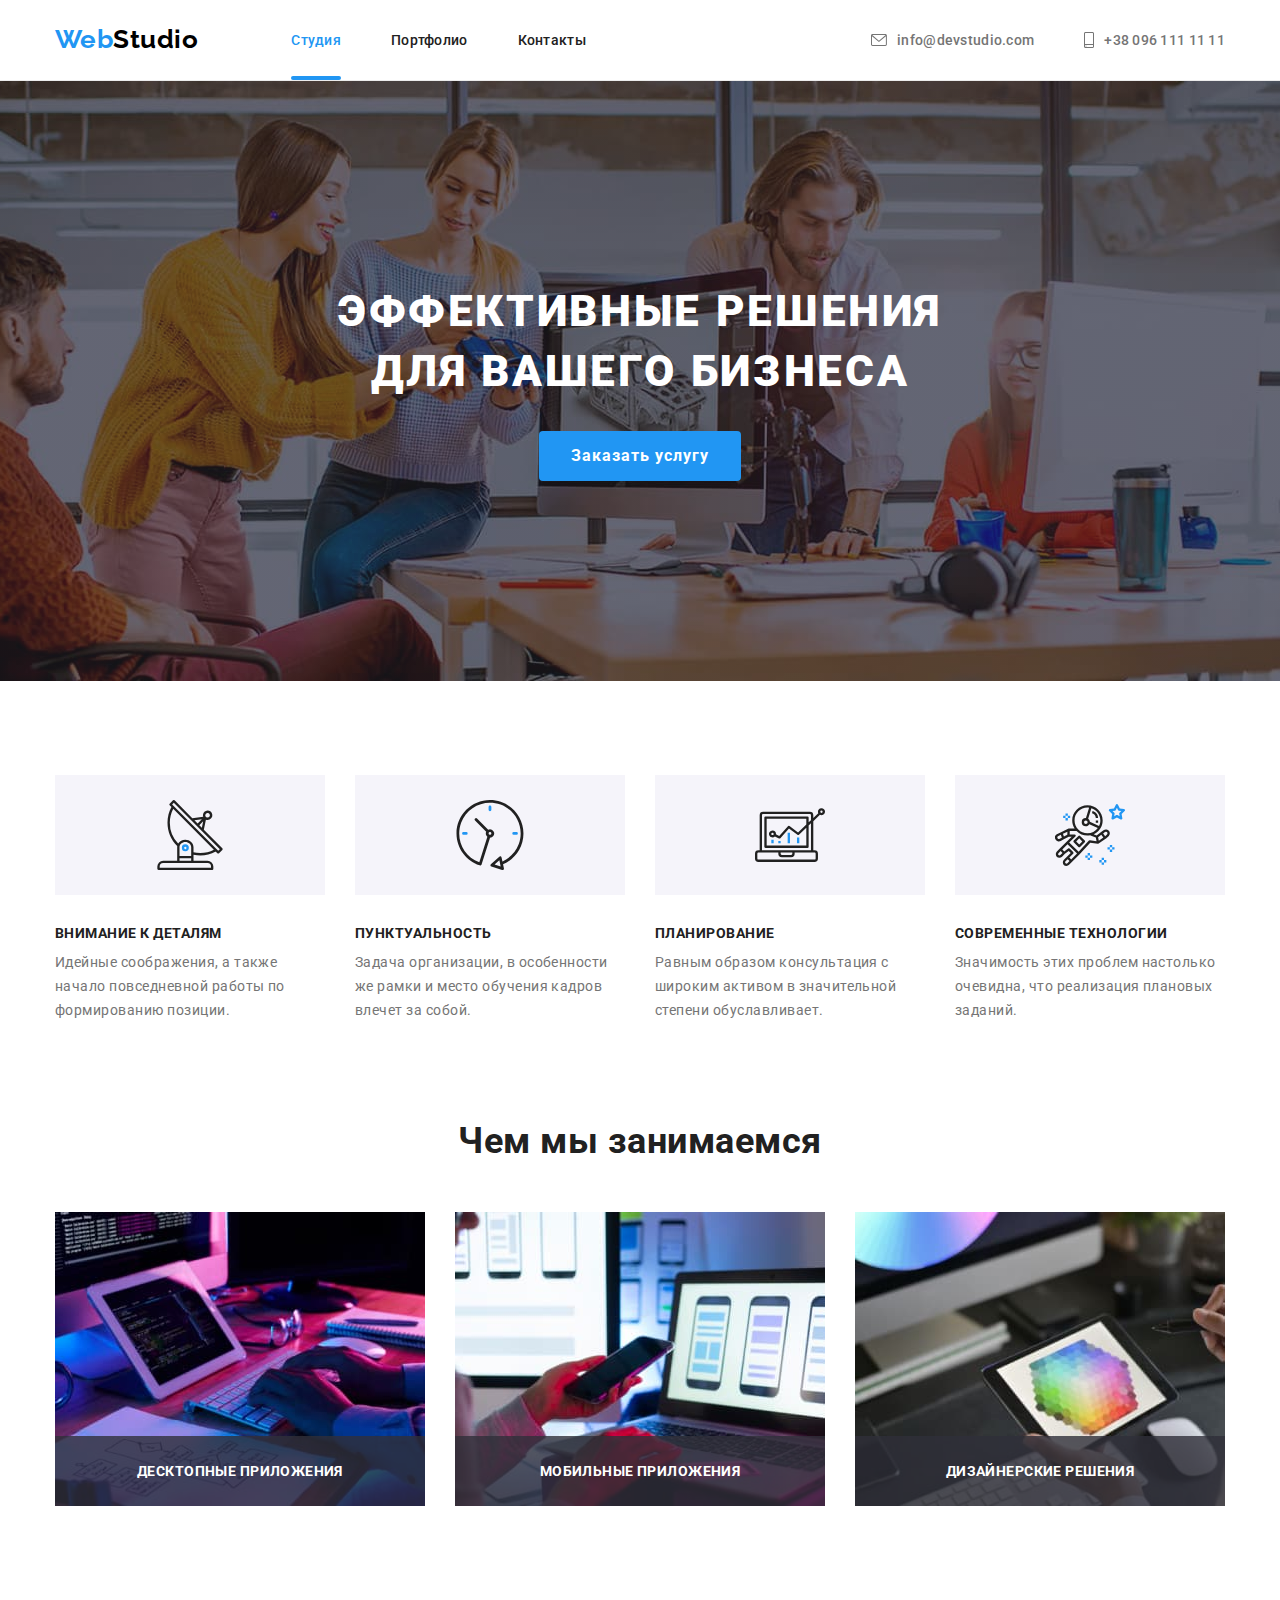
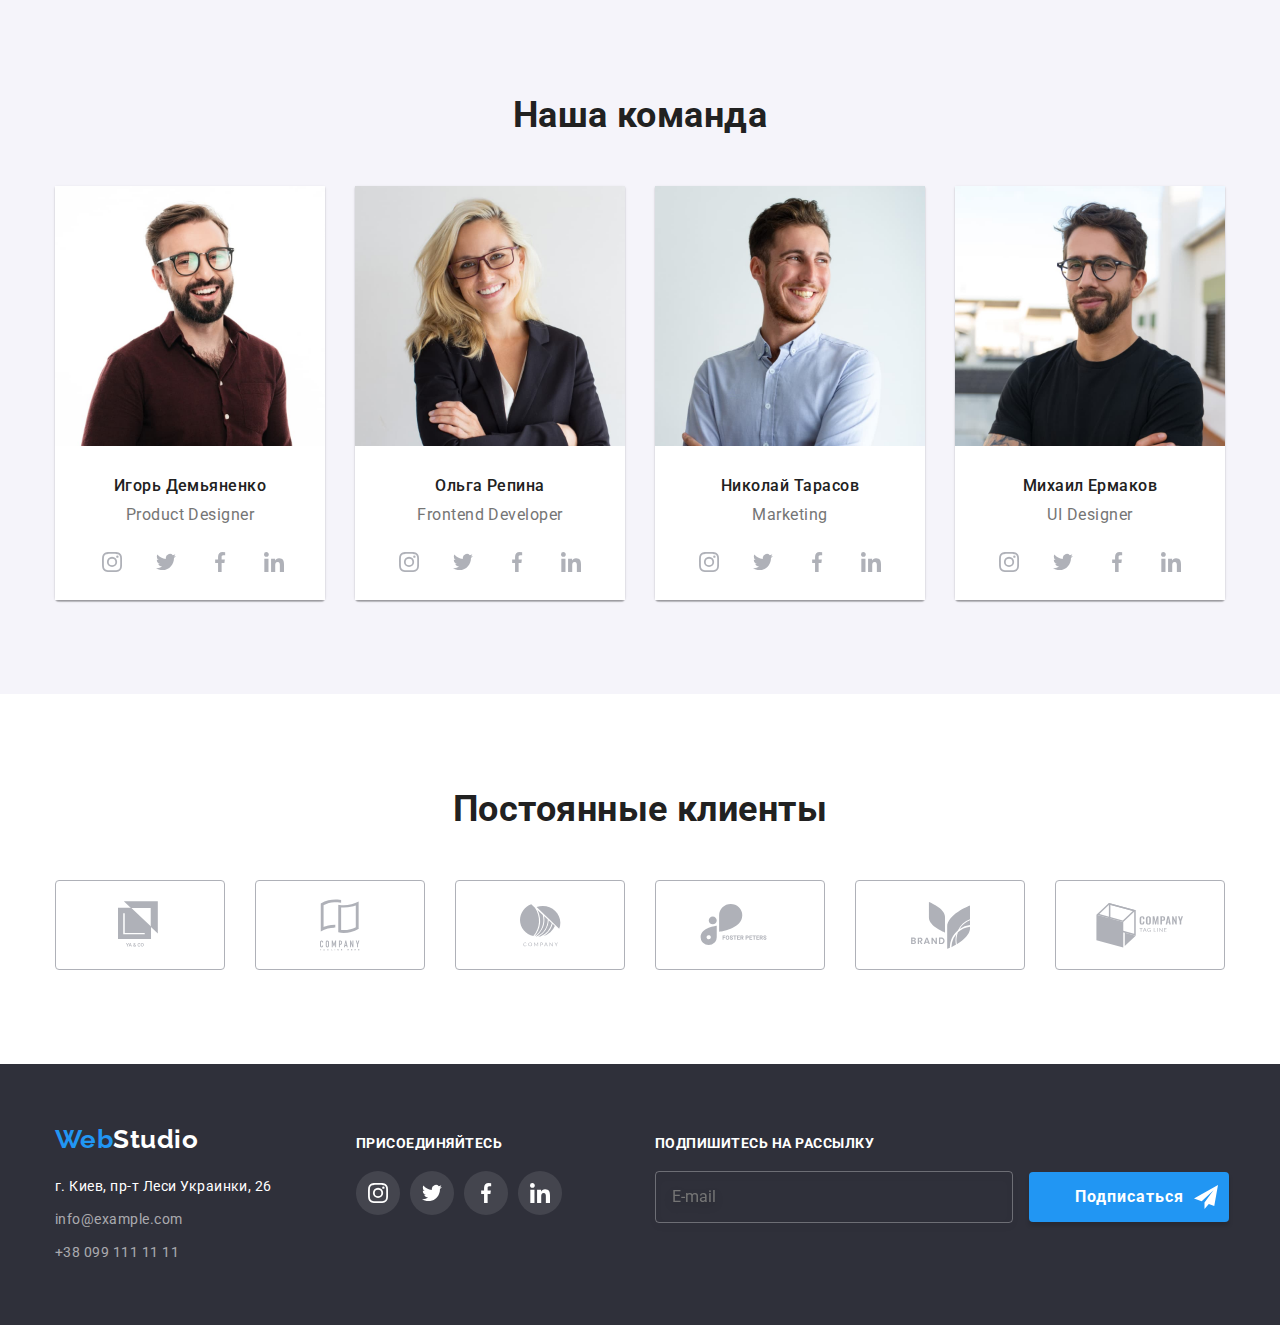
==== commit 222a08dc: "исправляет дз6" ====
--- a/index.html
+++ b/index.html
@@ -321,9 +321,9 @@
                 </ul>
             </div>
         </section>
-
-
     </main>
+
+    <!--Footer-->
     <footer>
         <div class="container footer">
         <div class="footer-address">
@@ -377,19 +377,20 @@
 
         <div class="subscription">
             <p class="subscription-title">Подпишитесь на рассылку</p>
-            <form action="#" class="subscription-form"></form>
+            <form action="#" class="subscription-form">
             <input type="email" name="mail" id="mail" placeholder="E-mail" class="subscription-input">
             <button type="submit" class="send-btn">Подписаться
                 <svg class="send">
                     <use href="./images/icon/sprite.svg#send"></use>
                 </svg>
                 </button>
-            </label>
+            </form>
         </div>
 
     </div>
     </footer>
 
+    <!--Modal-window-->
     <div class="backdrop is-hidden" data-modal>
         <div class="modal">
             <p class="message">Оставьте свои данные, мы вам перезвоним</p>
@@ -423,7 +424,7 @@
                 
                 <input type="checkbox" name="user-policy" id="policy-check" class="modal-form-check-policy visually-hidden">
                 <label for="policy-check" class="modal-form-label-policy">Соглашаюсь с рассылкой и принимаю
-                    <a href="#">Условия договора</a> </label>
+                    <a class="link" href="#">Условия договора</a> </label>
             
                 <button type="submit" class="modal-form-btn">Отправить</button>
             </form>
--- a/css/styles.css
+++ b/css/styles.css
@@ -672,6 +672,7 @@
   padding-left: 16px;
   margin-right: 12px;
   background-color: inherit;
+  color: #ffffff;
   font-weight: 400;
   font-size: 16px;
   line-height: 1.25;
@@ -875,6 +876,7 @@
 
 .message {
   margin: 0;
+  margin-bottom: 2px;
   padding: 0;
   font-weight: 700;
   font-size: 20px;
@@ -920,6 +922,11 @@
 }
 
 .modal-form-input-label {
+  margin-top: 10px;
+  margin-bottom: 4px;
+  font-size: 12px;
+  line-height: 1.67;
+  letter-spacing: 0.01em;
 }
 
 .modal-form-input-wrapper {
@@ -959,17 +966,17 @@
 }
 
 .modal-form-message {
+  display: block;
+  width: 100%;
+  height: 120px;
+  padding: 12px 16px;
+  border: 1px solid rgba(33, 33, 33, 0.2);
+  border-radius: 4px;
   font-size: 14px;
   line-height: 1.143;
   letter-spacing: 0.01em;
-  display: block;
-  width: 100%;
-  height: 120px;
-  border: 1px solid rgba(33, 33, 33, 0.2);
-  border-radius: 4px;
   resize: none;
   transition: border-color 250ms cubic-bezier(0.4, 0, 0.2, 1);
-  padding: 12px 16px;
 }
 
 .modal-form-message:focus {
@@ -983,56 +990,59 @@
 
 .modal-form-label-policy::before {
   display: inline-block;
-  width: 20px;
-  height: 20px;
-  outline: 1px solid #000;
+  width: 16px;
+  height: 15px;
+  outline: 1px solid var(--title-text-color);
   content: "";
-  margin-right: 10px;
-
-  /* vertical-align: middle; */
-}
-
-/* .modal-form-label-policy span {
-  vertical-align: middle;
-} */
+  margin-right: 8px;
+}
 
 .modal-form-check-policy:checked + .modal-form-label-policy::before {
   background-color: var(--accent-color);
-  border: 4px solid #ffffff;
+  background-image: url("../images/icon/check.svg");
 }
 
 .modal-form-check-policy:focus + .modal-form-label-policy::before {
-  outline: var(--accent-color);
+  /* outline: 1px solid var(--accent-color); */
 }
 
 .modal-form-label-policy {
   display: flex;
   align-items: center;
   flex-wrap: wrap;
-  /* font-size: 12px; */
+  margin-top: 20px;
+  margin-bottom: 30px;
+  font-weight: 400;
+  font-size: 14px;
+  line-height: 1.714;
+  text-decoration: var(--accent-color);
+}
+
+.link {
+  margin-left: 5px;
 }
 
 .modal-form-btn {
-  min-width: 160px;
-  border: 1px solid var(--accent-color);
-  border-radius: 25px;
-  padding: 12px 16px;
-  font-weight: 600;
-  font-size: 12px;
-  line-height: 1.333;
-  letter-spacing: 0.09em;
-  text-transform: uppercase;
-  background-color: transparent;
+  min-width: 200px;
+  border: none;
+  padding: 10px 55px;
+  font-weight: 700;
+  font-size: 16px;
+  line-height: 1.875;
+  letter-spacing: 0.06em;
+  background: var(--accent-color);
+  color: #ffffff;
+  box-shadow: 0px 4px 4px rgba(0, 0, 0, 0.15);
+  border-radius: 4px;
   cursor: pointer;
-  transition: background-color 250ms cubic-bezier(0.4, 0, 0.2, 1),
-    color 250ms cubic-bezier(0.4, 0, 0.2, 1);
+  transition: background-color 250ms cubic-bezier(0.4, 0, 0.2, 1);
   align-self: center;
 }
 
 .modal-form-btn:hover,
 .modal-form-btn:focus {
-  background-color: var(--accent-color);
-  color: #ffffff;
+  background-color: #188ce8;
+  outline: none;
 }
 
 /* ======= END MODAL WINDOW ======= */
